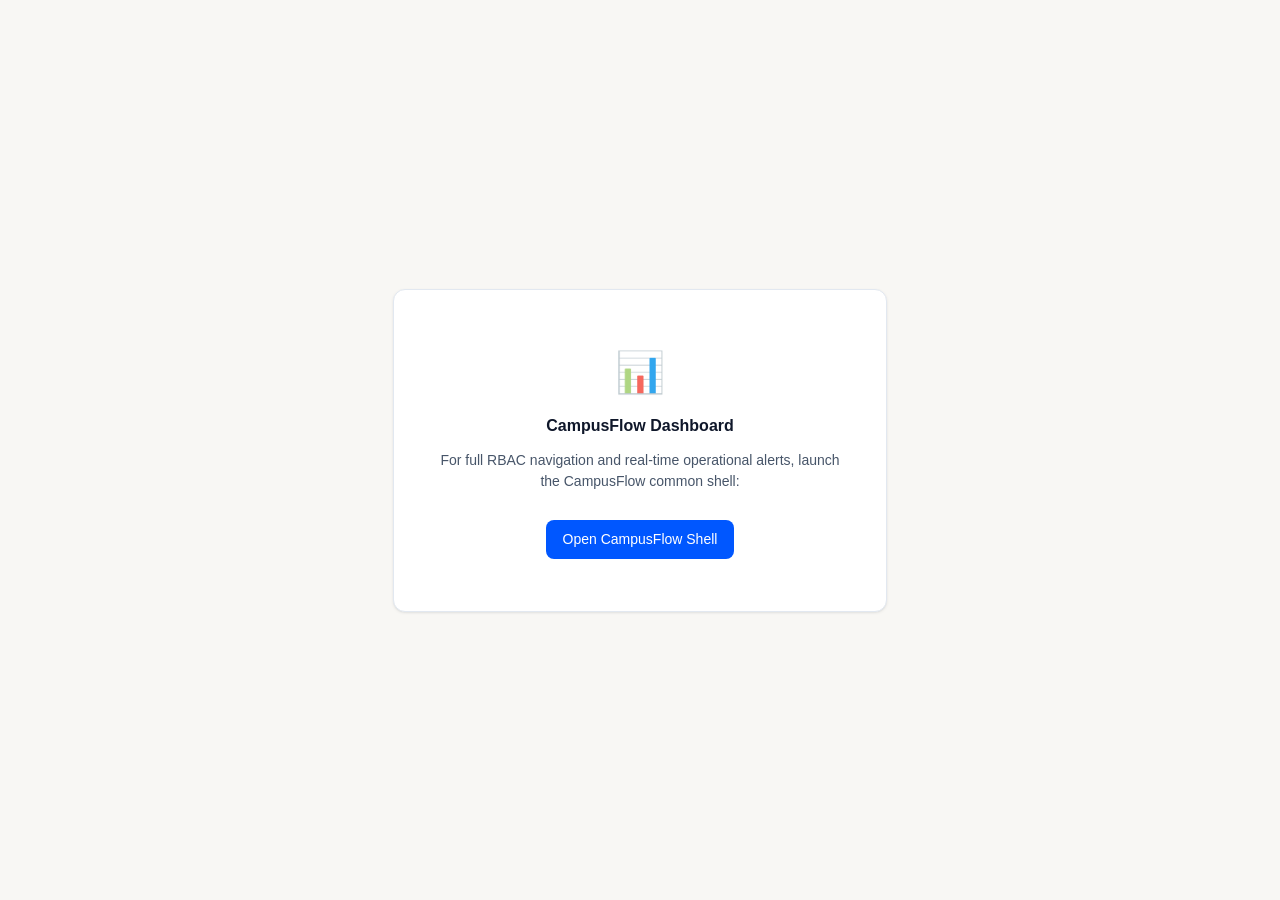
==== frontend/pages/dashboard.html @ 54a1ce2f "Initial commit: CampusFlow hackathon prototype (Phases 1-13 complete)" ====
<!DOCTYPE html>
<html lang="en" data-theme="light">
<head>
  <meta charset="UTF-8">
  <meta name="viewport" content="width=device-width, initial-scale=1.0">
  <title>CampusFlow — Dashboard</title>
  <link rel="stylesheet" href="../css/base.css">
  <link rel="stylesheet" href="../css/layout.css">
  <link rel="stylesheet" href="../css/components.css">
  <link rel="stylesheet" href="../css/responsive.css">
</head>
<body style="display: flex; align-items: center; justify-content: center; min-height: 100vh; padding: 16px;">
  <div class="card" style="max-width: 520px; text-align: center;">
    <div class="state-container">
      <div class="state-icon">📊</div>
      <div class="state-title">CampusFlow Dashboard</div>
      <div class="state-desc">For full RBAC navigation and real-time operational alerts, launch the CampusFlow common shell:</div>
      <div style="margin-top: 16px;">
        <a href="../index.html#dashboard" class="btn btn-primary">Open CampusFlow Shell</a>
      </div>
    </div>
  </div>
</body>
</html>
---- frontend/css/base.css ----
/* ==============================================================================
   CAMPUSFLOW MVP — BASE STYLES & RESET
   ============================================================================== */

@import url("variables.css");
@import url("themes.css");

*, *::before, *::after {
  box-sizing: border-box;
  margin: 0;
  padding: 0;
}

html {
  font-size: 16px;
  line-height: 1.5;
  -webkit-text-size-adjust: 100%;
  tab-size: 4;
}

body {
  font-family: var(--font-family-base);
  background-color: var(--background);
  color: var(--text);
  min-height: 100vh;
  display: flex;
  flex-direction: column;
  -webkit-font-smoothing: antialiased;
  -moz-osx-font-smoothing: grayscale;
  transition: background-color var(--transition-fast), color var(--transition-fast);
}

/* Accessible Focus States */
:focus-visible {
  outline: 2px solid var(--primary);
  outline-offset: 2px;
}

button:focus-visible, a:focus-visible, input:focus-visible, select:focus-visible {
  outline: 2px solid var(--primary);
  outline-offset: 2px;
}

/* Headings */
h1, h2, h3, h4, h5, h6 {
  color: var(--text);
  font-weight: var(--font-bold);
  line-height: 1.25;
}

h1 { font-size: var(--text-2xl); }
h2 { font-size: var(--text-xl); }
h3 { font-size: var(--text-lg); }
h4 { font-size: var(--text-base); }

p {
  color: var(--text-secondary);
  margin-bottom: var(--space-2);
}

a {
  color: var(--primary);
  text-decoration: none;
  transition: color var(--transition-fast);
}

a:hover {
  color: var(--primary-hover);
  text-decoration: underline;
}

button {
  font-family: inherit;
  font-size: var(--text-sm);
  cursor: pointer;
  border: none;
  background: none;
}

ul, ol {
  list-style: none;
}

img, svg {
  display: block;
  max-width: 100%;
}

code, pre {
  font-family: var(--font-family-mono);
  font-size: var(--text-xs);
}

/* Utility classes */
.sr-only {
  position: absolute;
  width: 1px;
  height: 1px;
  padding: 0;
  margin: -1px;
  overflow: hidden;
  clip: rect(0, 0, 0, 0);
  white-space: nowrap;
  border-width: 0;
}

.text-center { text-align: center; }
.text-right { text-align: right; }
.text-muted { color: var(--text-muted); }
.text-bold { font-weight: var(--font-bold); }
.flex-spacer { flex: 1; }
---- frontend/css/layout.css ----
/* ==============================================================================
   CAMPUSFLOW MVP — COMMON SHELL LAYOUT
   Desktop & Mobile Grid/Flex Hierarchy
   ============================================================================== */

/* Master Application Shell Container */
.app-shell {
  display: flex;
  flex-direction: column;
  min-height: 100vh;
  width: 100%;
}

/* --------------------------------------------------------------------------
   1. TOP APPLICATION HEADER
   -------------------------------------------------------------------------- */
.app-header {
  height: var(--header-height);
  background-color: var(--surface);
  border-bottom: 1px solid var(--border);
  position: sticky;
  top: 0;
  z-index: var(--z-header);
  display: flex;
  align-items: center;
  justify-content: space-between;
  padding: 0 var(--space-4);
  box-shadow: var(--shadow-xs);
  transition: background-color var(--transition-fast), border-color var(--transition-fast);
}

.header-left {
  display: flex;
  align-items: center;
  gap: var(--space-3);
}

.header-right {
  display: flex;
  align-items: center;
  gap: var(--space-3);
}

/* Hamburger Toggle Button */
.btn-hamburger {
  display: inline-flex;
  align-items: center;
  justify-content: center;
  width: 40px;
  height: 40px;
  border-radius: var(--radius-md);
  color: var(--text);
  background: transparent;
  border: 1px solid transparent;
  transition: background-color var(--transition-fast);
}

.btn-hamburger:hover {
  background-color: var(--surface-hover);
}

.hamburger-icon {
  width: 20px;
  height: 20px;
  display: flex;
  flex-direction: column;
  justify-content: space-around;
}

.hamburger-icon span {
  display: block;
  height: 2px;
  width: 100%;
  background-color: var(--text);
  border-radius: var(--radius-full);
  transition: transform var(--transition-fast);
}

/* CampusFlow Brand Branding */
.brand-link {
  display: flex;
  align-items: center;
  gap: var(--space-2);
  text-decoration: none;
  color: var(--text);
}

.brand-link:hover {
  text-decoration: none;
}

.brand-logo-badge {
  width: 34px;
  height: 34px;
  border-radius: var(--radius-md);
  background: var(--primary);
  color: #FFFFFF;
  font-weight: var(--font-bold);
  font-size: var(--text-sm);
  display: flex;
  align-items: center;
  justify-content: center;
  box-shadow: 0 2px 4px rgba(0, 87, 255, 0.25);
}

.brand-name {
  font-size: var(--text-lg);
  font-weight: var(--font-bold);
  letter-spacing: -0.02em;
  color: var(--text);
}

.brand-tag {
  font-size: var(--text-xs);
  padding: 2px 6px;
  background-color: var(--primary-subtle);
  color: var(--primary-text);
  border-radius: var(--radius-full);
  font-weight: var(--font-semibold);
  margin-left: var(--space-1);
}

/* Dynamic Greeting Chip */
.greeting-chip {
  display: flex;
  align-items: center;
  gap: var(--space-2);
  font-size: var(--text-sm);
  color: var(--text-secondary);
  padding: var(--space-1) var(--space-2);
  border-radius: var(--radius-md);
}

.greeting-name {
  font-weight: var(--font-semibold);
  color: var(--text);
}

/* --------------------------------------------------------------------------
   2. INSTITUTION & CAMPUS NOTICE BOARD (MANDATORY: IMMEDIATELY BELOW HEADER)
   -------------------------------------------------------------------------- */
.notice-board-banner {
  background-color: var(--surface-elevated);
  border-bottom: 1px solid var(--border);
  padding: var(--space-2) var(--space-4);
  position: relative;
  z-index: var(--z-notice);
  box-shadow: var(--shadow-xs);
  transition: all var(--transition-fast);
}

.notice-board-container {
  max-width: var(--content-max-width);
  margin: 0 auto;
}

.notice-board-header {
  display: flex;
  align-items: center;
  justify-content: space-between;
  gap: var(--space-2);
}

.notice-board-title-group {
  display: flex;
  align-items: center;
  gap: var(--space-2);
  font-size: var(--text-sm);
  font-weight: var(--font-semibold);
  color: var(--text);
}

.notice-board-badge {
  display: inline-flex;
  align-items: center;
  gap: 4px;
  padding: 2px 8px;
  background-color: var(--warning-bg);
  border: 1px solid var(--warning-border);
  color: var(--warning-text);
  border-radius: var(--radius-full);
  font-size: var(--text-xs);
  font-weight: var(--font-bold);
}

.notice-board-controls {
  display: flex;
  align-items: center;
  gap: var(--space-2);
}

.btn-notice-toggle {
  background: transparent;
  color: var(--text-muted);
  font-size: var(--text-xs);
  padding: 4px 8px;
  border-radius: var(--radius-sm);
  display: inline-flex;
  align-items: center;
  gap: 4px;
  transition: all var(--transition-fast);
}

.btn-notice-toggle:hover {
  background-color: var(--surface-hover);
  color: var(--text);
}

.notice-carousel {
  margin-top: var(--space-2);
  display: flex;
  flex-direction: column;
  gap: var(--space-2);
}

.notice-item {
  display: flex;
  align-items: flex-start;
  justify-content: space-between;
  gap: var(--space-3);
  padding: var(--space-2) var(--space-3);
  background-color: var(--surface-hover);
  border: 1px solid var(--border);
  border-left: 3px solid var(--primary);
  border-radius: var(--radius-sm);
  font-size: var(--text-xs);
}

.notice-item.urgent {
  border-left-color: var(--error);
  background-color: var(--error-bg);
}

.notice-item.cancelled {
  border-left-color: var(--error);
}

.notice-item.room_changed, .notice-item.rescheduled {
  border-left-color: var(--warning);
}

.notice-content {
  flex: 1;
}

.notice-title {
  font-weight: var(--font-bold);
  color: var(--text);
  display: flex;
  align-items: center;
  gap: var(--space-2);
}

.notice-details {
  color: var(--text-secondary);
  margin-top: 2px;
}

.notice-meta {
  display: flex;
  align-items: center;
  gap: var(--space-2);
  white-space: nowrap;
  color: var(--text-muted);
  font-size: var(--text-xs);
}

/* --------------------------------------------------------------------------
   3. OFFLINE STATUS BANNER
   -------------------------------------------------------------------------- */
.offline-banner {
  background-color: #FEF3C7;
  color: #92400E;
  border-bottom: 1px solid #FCD34D;
  padding: var(--space-2) var(--space-4);
  font-size: var(--text-xs);
  font-weight: var(--font-medium);
  display: flex;
  align-items: center;
  justify-content: center;
  gap: var(--space-2);
  z-index: var(--z-notice);
}

[data-theme="dark"] .offline-banner {
  background-color: #78350F;
  color: #FEF3C7;
  border-color: #92400E;
}

/* --------------------------------------------------------------------------
   4. MAIN WORKSPACE WITH SIDEBAR & CONTENT VIEW
   -------------------------------------------------------------------------- */
.app-body {
  display: flex;
  flex: 1;
  position: relative;
  overflow: hidden;
}

/* Sidebar Navigation */
.app-sidebar {
  width: var(--sidebar-width);
  background-color: var(--surface);
  border-right: 1px solid var(--border);
  display: flex;
  flex-direction: column;
  transition: transform var(--transition-normal), width var(--transition-normal);
  z-index: var(--z-sidebar);
  flex-shrink: 0;
}

.sidebar-header {
  padding: var(--space-3) var(--space-4);
  border-bottom: 1px solid var(--border-subtle);
  display: flex;
  align-items: center;
  justify-content: space-between;
}

.sidebar-role-badge {
  font-size: var(--text-xs);
  font-weight: var(--font-semibold);
  padding: 3px 8px;
  border-radius: var(--radius-sm);
  background-color: var(--primary-subtle);
  color: var(--primary-text);
  display: inline-flex;
  align-items: center;
  gap: 4px;
}

.sidebar-nav {
  flex: 1;
  padding: var(--space-3) var(--space-2);
  overflow-y: auto;
}

.nav-section-title {
  font-size: 0.7rem;
  font-weight: var(--font-bold);
  text-transform: uppercase;
  letter-spacing: 0.05em;
  color: var(--text-muted);
  padding: var(--space-2) var(--space-3);
  margin-top: var(--space-2);
}

.nav-list {
  display: flex;
  flex-direction: column;
  gap: 2px;
}

.nav-link {
  display: flex;
  align-items: center;
  gap: var(--space-3);
  padding: var(--space-2) var(--space-3);
  border-radius: var(--radius-md);
  color: var(--text-secondary);
  font-size: var(--text-sm);
  font-weight: var(--font-medium);
  transition: background-color var(--transition-fast), color var(--transition-fast);
  text-decoration: none;
}

.nav-link:hover {
  background-color: var(--surface-hover);
  color: var(--text);
  text-decoration: none;
}

.nav-link.active {
  background-color: var(--primary-subtle);
  color: var(--primary);
  font-weight: var(--font-semibold);
}

.nav-link-icon {
  font-size: 1.1rem;
  width: 20px;
  display: inline-flex;
  align-items: center;
  justify-content: center;
}

.nav-link-badge {
  margin-left: auto;
  font-size: var(--text-xs);
  padding: 1px 6px;
  border-radius: var(--radius-full);
  background-color: var(--border);
  color: var(--text-secondary);
}

.nav-link.active .nav-link-badge {
  background-color: var(--primary);
  color: #FFFFFF;
}

.sidebar-footer {
  padding: var(--space-3) var(--space-4);
  border-top: 1px solid var(--border-subtle);
  font-size: var(--text-xs);
  color: var(--text-muted);
  display: flex;
  align-items: center;
  justify-content: space-between;
}

/* Sidebar Mobile Overlay */
.sidebar-overlay {
  display: none;
  position: fixed;
  top: 0;
  left: 0;
  right: 0;
  bottom: 0;
  background-color: rgba(15, 23, 42, 0.45);
  backdrop-filter: blur(2px);
  z-index: calc(var(--z-sidebar) - 1);
}

.sidebar-overlay.active {
  display: block;
}

/* Main Content Workspace */
.app-main {
  flex: 1;
  padding: var(--space-5);
  overflow-y: auto;
  max-width: var(--content-max-width);
  margin: 0 auto;
  width: 100%;
}

/* Application Footer */
.app-footer {
  padding: var(--space-4);
  text-align: center;
  font-size: var(--text-xs);
  color: var(--text-muted);
  border-top: 1px solid var(--border);
  background-color: var(--surface);
  margin-top: auto;
}
---- frontend/css/components.css ----
/* ==============================================================================
   CAMPUSFLOW MVP — CORE REUSABLE UI COMPONENTS
   ============================================================================== */

/* --------------------------------------------------------------------------
   1. BUTTONS
   -------------------------------------------------------------------------- */
.btn {
  display: inline-flex;
  align-items: center;
  justify-content: center;
  gap: var(--space-2);
  padding: 8px 16px;
  font-size: var(--text-sm);
  font-weight: var(--font-medium);
  border-radius: var(--radius-md);
  border: 1px solid transparent;
  cursor: pointer;
  transition: all var(--transition-fast);
  white-space: nowrap;
  user-select: none;
}

.btn:active {
  transform: scale(0.98);
}

.btn:disabled {
  opacity: 0.6;
  cursor: not-allowed;
  transform: none;
}

.btn-primary {
  background-color: var(--primary);
  color: #FFFFFF;
}

.btn-primary:hover:not(:disabled) {
  background-color: var(--primary-hover);
  color: #FFFFFF;
}

.btn-secondary {
  background-color: var(--surface);
  border-color: var(--border);
  color: var(--text);
}

.btn-secondary:hover:not(:disabled) {
  background-color: var(--surface-hover);
  border-color: var(--text-muted);
}

.btn-outline {
  background: transparent;
  border-color: var(--border);
  color: var(--text-secondary);
}

.btn-outline:hover:not(:disabled) {
  background-color: var(--surface-hover);
  color: var(--text);
}

.btn-danger {
  background-color: var(--error);
  color: #FFFFFF;
}

.btn-danger:hover:not(:disabled) {
  background-color: #B91C1C;
}

.btn-sm {
  padding: 4px 10px;
  font-size: var(--text-xs);
}

.btn-icon {
  width: 36px;
  height: 36px;
  padding: 0;
  border-radius: var(--radius-md);
  display: inline-flex;
  align-items: center;
  justify-content: center;
  color: var(--text-secondary);
}

.btn-icon:hover {
  background-color: var(--surface-hover);
  color: var(--text);
}

/* --------------------------------------------------------------------------
   2. NOTIFICATION BELL & DROPDOWN PANEL
   -------------------------------------------------------------------------- */
.notification-trigger-wrap {
  position: relative;
}

.btn-notification {
  position: relative;
  width: 38px;
  height: 38px;
  border-radius: var(--radius-md);
  border: 1px solid var(--border);
  background-color: var(--surface);
  color: var(--text-secondary);
  display: inline-flex;
  align-items: center;
  justify-content: center;
  cursor: pointer;
  transition: all var(--transition-fast);
}

.btn-notification:hover {
  background-color: var(--surface-hover);
  color: var(--text);
}

.notification-badge {
  position: absolute;
  top: -4px;
  right: -4px;
  background-color: var(--error);
  color: #FFFFFF;
  font-size: 10px;
  font-weight: var(--font-bold);
  min-width: 18px;
  height: 18px;
  border-radius: var(--radius-full);
  display: flex;
  align-items: center;
  justify-content: center;
  padding: 0 4px;
  border: 2px solid var(--surface);
}

.notification-badge.hidden {
  display: none;
}

/* Dropdown Panel */
.notification-panel {
  position: absolute;
  top: calc(100% + 8px);
  right: 0;
  width: 360px;
  max-width: 90vw;
  background-color: var(--surface-elevated);
  border: 1px solid var(--border);
  border-radius: var(--radius-lg);
  box-shadow: var(--shadow-dropdown);
  z-index: var(--z-overlay);
  display: none;
  flex-direction: column;
  overflow: hidden;
  animation: fadeIn var(--transition-fast);
}

.notification-panel.active {
  display: flex;
}

.notification-panel-header {
  padding: var(--space-3) var(--space-4);
  border-bottom: 1px solid var(--border);
  display: flex;
  align-items: center;
  justify-content: space-between;
}

.notification-panel-title {
  font-size: var(--text-sm);
  font-weight: var(--font-bold);
  color: var(--text);
  display: flex;
  align-items: center;
  gap: var(--space-2);
}

.notification-panel-body {
  max-height: 380px;
  overflow-y: auto;
}

.notification-panel-footer {
  padding: var(--space-2) var(--space-3);
  border-top: 1px solid var(--border);
  text-align: center;
  background-color: var(--surface);
}

.notification-item {
  padding: var(--space-3) var(--space-4);
  border-bottom: 1px solid var(--border-subtle);
  display: flex;
  flex-direction: column;
  gap: 4px;
  transition: background-color var(--transition-fast);
  cursor: pointer;
  position: relative;
}

.notification-item:hover {
  background-color: var(--surface-hover);
}

.notification-item.unread {
  background-color: var(--primary-subtle);
  border-left: 3px solid var(--primary);
}

.notification-item-header {
  display: flex;
  align-items: center;
  justify-content: space-between;
  gap: var(--space-2);
}

.notification-item-title {
  font-size: var(--text-xs);
  font-weight: var(--font-bold);
  color: var(--text);
}

.notification-item-time {
  font-size: 11px;
  color: var(--text-muted);
}

.notification-item-msg {
  font-size: var(--text-xs);
  color: var(--text-secondary);
  line-height: 1.4;
}

.notification-item-actions {
  display: flex;
  align-items: center;
  justify-content: flex-end;
  margin-top: 4px;
}

.btn-mark-read {
  font-size: 11px;
  color: var(--primary);
  background: transparent;
  padding: 2px 6px;
  border-radius: var(--radius-xs);
}

.btn-mark-read:hover {
  text-decoration: underline;
}

/* --------------------------------------------------------------------------
   3. ACCOUNT MENU & PROFILE CHIP
   -------------------------------------------------------------------------- */
.account-menu-wrap {
  position: relative;
}

.account-chip {
  display: flex;
  align-items: center;
  gap: var(--space-2);
  padding: 4px 8px 4px 4px;
  border: 1px solid var(--border);
  border-radius: var(--radius-full);
  background-color: var(--surface);
  cursor: pointer;
  transition: all var(--transition-fast);
}

.account-chip:hover {
  background-color: var(--surface-hover);
  border-color: var(--text-muted);
}

.account-avatar {
  width: 28px;
  height: 28px;
  border-radius: var(--radius-full);
  background-color: var(--primary);
  color: #FFFFFF;
  font-weight: var(--font-bold);
  font-size: 11px;
  display: flex;
  align-items: center;
  justify-content: center;
}

.account-chip-name {
  font-size: var(--text-xs);
  font-weight: var(--font-semibold);
  color: var(--text);
  max-width: 110px;
  overflow: hidden;
  text-overflow: ellipsis;
  white-space: nowrap;
}

/* Account Dropdown Panel */
.account-dropdown {
  position: absolute;
  top: calc(100% + 8px);
  right: 0;
  width: 260px;
  background-color: var(--surface-elevated);
  border: 1px solid var(--border);
  border-radius: var(--radius-lg);
  box-shadow: var(--shadow-dropdown);
  z-index: var(--z-overlay);
  display: none;
  flex-direction: column;
  padding: var(--space-3);
  animation: fadeIn var(--transition-fast);
}

.account-dropdown.active {
  display: flex;
}

.account-info-header {
  padding-bottom: var(--space-2);
  border-bottom: 1px solid var(--border-subtle);
  margin-bottom: var(--space-2);
}

.account-info-name {
  font-weight: var(--font-bold);
  font-size: var(--text-sm);
  color: var(--text);
}

.account-info-email {
  font-size: var(--text-xs);
  color: var(--text-muted);
  word-break: break-all;
}

.account-info-meta {
  margin-top: 6px;
  display: flex;
  align-items: center;
  gap: 6px;
}

.account-dropdown-menu {
  display: flex;
  flex-direction: column;
  gap: 2px;
}

.account-dropdown-item {
  display: flex;
  align-items: center;
  gap: var(--space-2);
  padding: 8px var(--space-2);
  border-radius: var(--radius-md);
  font-size: var(--text-xs);
  color: var(--text-secondary);
  cursor: pointer;
  transition: all var(--transition-fast);
  text-decoration: none;
}

.account-dropdown-item:hover {
  background-color: var(--surface-hover);
  color: var(--text);
}

.account-dropdown-item.danger {
  color: var(--error);
}

.account-dropdown-item.danger:hover {
  background-color: var(--error-bg);
}

/* --------------------------------------------------------------------------
   4. THEME TOGGLE BUTTON
   -------------------------------------------------------------------------- */
.btn-theme-toggle {
  width: 38px;
  height: 38px;
  border-radius: var(--radius-md);
  border: 1px solid var(--border);
  background-color: var(--surface);
  color: var(--text-secondary);
  display: inline-flex;
  align-items: center;
  justify-content: center;
  cursor: pointer;
  font-size: 1.1rem;
  transition: all var(--transition-fast);
}

.btn-theme-toggle:hover {
  background-color: var(--surface-hover);
  color: var(--text);
}

/* --------------------------------------------------------------------------
   5. CARDS & CONTAINERS
   -------------------------------------------------------------------------- */
.card {
  background-color: var(--surface);
  border: 1px solid var(--border);
  border-radius: var(--radius-lg);
  padding: var(--space-5);
  box-shadow: var(--shadow-sm);
  display: flex;
  flex-direction: column;
  gap: var(--space-3);
  transition: all var(--transition-fast);
}

.card:hover {
  box-shadow: var(--shadow-md);
}

.card-header {
  display: flex;
  align-items: center;
  justify-content: space-between;
  border-bottom: 1px solid var(--border-subtle);
  padding-bottom: var(--space-3);
}

.card-title {
  font-size: var(--text-base);
  font-weight: var(--font-bold);
  color: var(--text);
}

.card-subtitle {
  font-size: var(--text-xs);
  color: var(--text-secondary);
  margin-top: 2px;
}

/* --------------------------------------------------------------------------
   6. SEMANTIC STATUS BADGES (Icon + Text, Not Color Alone)
   -------------------------------------------------------------------------- */
.status-badge {
  display: inline-flex;
  align-items: center;
  gap: 4px;
  padding: 3px 8px;
  border-radius: var(--radius-full);
  font-size: var(--text-xs);
  font-weight: var(--font-semibold);
  line-height: 1;
}

.status-badge.approved, .status-badge.success {
  background-color: var(--success-bg);
  border: 1px solid var(--success-border);
  color: var(--success-text);
}

.status-badge.rejected, .status-badge.error {
  background-color: var(--error-bg);
  border: 1px solid var(--error-border);
  color: var(--error-text);
}

.status-badge.pending, .status-badge.warning {
  background-color: var(--warning-bg);
  border: 1px solid var(--warning-border);
  color: var(--warning-text);
}

.status-badge.info {
  background-color: var(--info-bg);
  border: 1px solid var(--info-border);
  color: var(--info-text);
}

/* --------------------------------------------------------------------------
   7. QUICK ACTION PILLS & TILES
   -------------------------------------------------------------------------- */
.quick-actions-grid {
  display: grid;
  grid-template-columns: repeat(auto-fit, minmax(180px, 1fr));
  gap: var(--space-3);
  margin-top: var(--space-2);
}

.quick-action-card {
  background-color: var(--surface);
  border: 1px solid var(--border);
  border-radius: var(--radius-md);
  padding: var(--space-3) var(--space-4);
  display: flex;
  align-items: center;
  gap: var(--space-3);
  text-decoration: none;
  color: var(--text);
  transition: all var(--transition-fast);
  cursor: pointer;
}

.quick-action-card:hover {
  background-color: var(--surface-hover);
  border-color: var(--primary);
  transform: translateY(-2px);
  box-shadow: var(--shadow-sm);
  text-decoration: none;
}

.quick-action-icon {
  width: 40px;
  height: 40px;
  border-radius: var(--radius-md);
  background-color: var(--primary-subtle);
  color: var(--primary);
  display: flex;
  align-items: center;
  justify-content: center;
  font-size: 1.25rem;
  flex-shrink: 0;
}

.quick-action-title {
  font-size: var(--text-sm);
  font-weight: var(--font-semibold);
  color: var(--text);
}

.quick-action-desc {
  font-size: var(--text-xs);
  color: var(--text-secondary);
}

/* --------------------------------------------------------------------------
   8. REUSABLE UI STATES (Loading, Empty, Error, Placeholder)
   -------------------------------------------------------------------------- */
.state-container {
  display: flex;
  flex-direction: column;
  align-items: center;
  justify-content: center;
  padding: var(--space-8) var(--space-4);
  text-align: center;
  gap: var(--space-3);
}

.state-icon {
  font-size: 2.5rem;
  opacity: 0.8;
}

.state-title {
  font-size: var(--text-base);
  font-weight: var(--font-bold);
  color: var(--text);
}

.state-desc {
  font-size: var(--text-sm);
  color: var(--text-secondary);
  max-width: 420px;
}

/* Loading Spinner */
.spinner {
  width: 24px;
  height: 24px;
  border: 3px solid var(--border);
  border-top-color: var(--primary);
  border-radius: 50%;
  animation: spin 0.8s linear infinite;
}

@keyframes spin {
  to { transform: rotate(360deg); }
}

@keyframes fadeIn {
  from { opacity: 0; transform: translateY(-4px); }
  to { opacity: 1; transform: translateY(0); }
}

/* --------------------------------------------------------------------------
   9. TOAST NOTIFICATIONS
   -------------------------------------------------------------------------- */
.toast-container {
  position: fixed;
  bottom: var(--space-6);
  right: var(--space-6);
  z-index: var(--z-toast);
  display: flex;
  flex-direction: column;
  gap: var(--space-2);
  pointer-events: none;
}

.toast {
  pointer-events: auto;
  background-color: var(--surface-elevated);
  color: var(--text);
  border: 1px solid var(--border);
  border-left: 4px solid var(--primary);
  border-radius: var(--radius-md);
  padding: var(--space-3) var(--space-4);
  box-shadow: var(--shadow-lg);
  display: flex;
  align-items: center;
  gap: var(--space-3);
  min-width: 280px;
  max-width: 400px;
  font-size: var(--text-xs);
  animation: fadeIn var(--transition-fast);
}

.toast.success { border-left-color: var(--success); }
.toast.error { border-left-color: var(--error); }
.toast.warning { border-left-color: var(--warning); }
.toast.info { border-left-color: var(--info); }

/* --------------------------------------------------------------------------
   10. MODAL DIALOGS & DRAWERS
   -------------------------------------------------------------------------- */
.modal-backdrop {
  position: fixed;
  top: 0;
  left: 0;
  right: 0;
  bottom: 0;
  background-color: rgba(15, 23, 42, 0.55);
  backdrop-filter: blur(3px);
  z-index: var(--z-modal);
  display: flex;
  align-items: center;
  justify-content: center;
  padding: var(--space-4);
  animation: fadeIn var(--transition-fast);
}

.modal-dialog {
  background-color: var(--surface);
  border: 1px solid var(--border);
  border-radius: var(--radius-xl);
  width: 100%;
  max-width: 540px;
  max-height: 90vh;
  display: flex;
  flex-direction: column;
  box-shadow: var(--shadow-dropdown);
  overflow: hidden;
}

.modal-header {
  padding: var(--space-4) var(--space-5);
  border-bottom: 1px solid var(--border-subtle);
  display: flex;
  align-items: center;
  justify-content: space-between;
}

.modal-title {
  font-size: var(--text-base);
  font-weight: var(--font-bold);
  color: var(--text);
  display: flex;
  align-items: center;
  gap: var(--space-2);
}

.modal-body {
  padding: var(--space-5);
  overflow-y: auto;
}

.modal-footer {
  padding: var(--space-3) var(--space-5);
  border-top: 1px solid var(--border-subtle);
  background-color: var(--surface-hover);
  display: flex;
  align-items: center;
  justify-content: flex-end;
  gap: var(--space-2);
}

/* --------------------------------------------------------------------------
   11. FILTER TABS & PILLS
   -------------------------------------------------------------------------- */
.filter-tabs {
  display: flex;
  align-items: center;
  gap: 6px;
  overflow-x: auto;
  padding-bottom: 4px;
  -webkit-overflow-scrolling: touch;
}

.filter-tab {
  padding: 6px 14px;
  border-radius: var(--radius-full);
  border: 1px solid var(--border);
  background-color: var(--surface);
  font-size: var(--text-xs);
  font-weight: var(--font-medium);
  color: var(--text-secondary);
  cursor: pointer;
  white-space: nowrap;
  transition: all var(--transition-fast);
}

.filter-tab:hover {
  background-color: var(--surface-hover);
  color: var(--text);
}

.filter-tab.active {
  background-color: var(--primary);
  border-color: var(--primary);
  color: #FFFFFF;
  font-weight: var(--font-semibold);
}

/* --------------------------------------------------------------------------
   12. ONE-TIME QR PASS CARD
   -------------------------------------------------------------------------- */
.qr-pass-card {
  background: var(--surface);
  border: 2px solid var(--primary);
  border-radius: var(--radius-xl);
  padding: var(--space-6);
  display: flex;
  flex-direction: column;
  align-items: center;
  text-align: center;
  gap: var(--space-3);
  max-width: 380px;
  margin: 0 auto;
  box-shadow: var(--shadow-md);
}

.qr-code-img {
  width: 200px;
  height: 200px;
  border: 4px solid #FFFFFF;
  border-radius: var(--radius-lg);
  box-shadow: var(--shadow-sm);
  background-color: #FFFFFF;
}

.qr-instructions-banner {
  background-color: var(--primary-subtle);
  color: var(--primary-text);
  border-radius: var(--radius-md);
  padding: 8px 12px;
  font-size: var(--text-xs);
  font-weight: var(--font-semibold);
  width: 100%;
}

.qr-used-badge {
  background-color: var(--error-bg);
  color: var(--error);
  border: 1px solid var(--error-border);
  padding: 10px 16px;
  border-radius: var(--radius-md);
  font-weight: var(--font-bold);
  font-size: var(--text-sm);
  display: flex;
  align-items: center;
  gap: 8px;
}

/* --------------------------------------------------------------------------
   13. STEPPER WIZARD (HELP-A-FRIEND)
   -------------------------------------------------------------------------- */
.stepper-nav {
  display: flex;
  align-items: center;
  justify-content: space-between;
  margin-bottom: var(--space-5);
  position: relative;
}

.stepper-nav::before {
  content: "";
  position: absolute;
  top: 14px;
  left: 24px;
  right: 24px;
  height: 2px;
  background-color: var(--border);
  z-index: 1;
}

.step-item {
  position: relative;
  z-index: 2;
  display: flex;
  flex-direction: column;
  align-items: center;
  gap: 6px;
  background-color: var(--surface);
  padding: 0 8px;
}

.step-number {
  width: 30px;
  height: 30px;
  border-radius: var(--radius-full);
  background-color: var(--surface-hover);
  border: 2px solid var(--border);
  color: var(--text-muted);
  font-size: var(--text-xs);
  font-weight: var(--font-bold);
  display: flex;
  align-items: center;
  justify-content: center;
  transition: all var(--transition-fast);
}

.step-item.active .step-number {
  background-color: var(--primary);
  border-color: var(--primary);
  color: #FFFFFF;
}

.step-item.completed .step-number {
  background-color: var(--success);
  border-color: var(--success);
  color: #FFFFFF;
}

.step-label {
  font-size: 11px;
  font-weight: var(--font-semibold);
  color: var(--text-muted);
}

.step-item.active .step-label {
  color: var(--text);
  font-weight: var(--font-bold);
}

/* --------------------------------------------------------------------------
   14. STAR RATING COMPONENT
   -------------------------------------------------------------------------- */
.star-rating {
  display: inline-flex;
  gap: 6px;
}

.star-btn {
  font-size: 1.5rem;
  background: none;
  border: none;
  cursor: pointer;
  color: var(--border);
  transition: color var(--transition-fast);
  padding: 2px;
}

.star-btn.active, .star-btn:hover {
  color: #F59E0B;
}

/* --------------------------------------------------------------------------
   15. PROGRESS BAR
   -------------------------------------------------------------------------- */
.progress-bar-wrap {
  width: 100%;
  height: 8px;
  background-color: var(--surface-hover);
  border-radius: var(--radius-full);
  overflow: hidden;
  border: 1px solid var(--border);
}

.progress-bar-fill {
  height: 100%;
  border-radius: var(--radius-full);
  background-color: var(--primary);
  transition: width 0.4s ease;
}

.progress-bar-fill.success { background-color: var(--success); }
.progress-bar-fill.warning { background-color: var(--warning); }
.progress-bar-fill.danger { background-color: var(--error); }

/* --------------------------------------------------------------------------
   16. ATTENDANCE RADIO TOGGLE GROUP & LIFECYCLE STEPPER
   -------------------------------------------------------------------------- */
.attendance-btn-group {
  display: inline-flex;
  border: 1px solid var(--border);
  border-radius: var(--radius-md);
  overflow: hidden;
  background-color: var(--surface);
}

.attendance-radio-lbl {
  cursor: pointer;
  padding: 6px 14px;
  font-size: var(--text-xs);
  font-weight: var(--font-bold);
  min-height: 44px;
  display: inline-flex;
  align-items: center;
  gap: 6px;
  transition: all var(--transition-fast);
  color: var(--text-secondary);
  user-select: none;
}

.attendance-radio-lbl:hover {
  background-color: var(--surface-hover);
  color: var(--text);
}

.attendance-radio-lbl.selected-present {
  background-color: rgba(16, 185, 129, 0.15);
  color: var(--success);
}

.attendance-radio-lbl.selected-late {
  background-color: rgba(245, 158, 11, 0.15);
  color: var(--warning);
}

.attendance-radio-lbl.selected-absent {
  background-color: rgba(239, 68, 68, 0.15);
  color: var(--error);
}

.lifecycle-stepper {
  display: flex;
  align-items: center;
  justify-content: space-between;
  position: relative;
  margin-bottom: var(--space-5);
  padding: 0 10px;
}

.lifecycle-stepper::before {
  content: "";
  position: absolute;
  top: 15px;
  left: 28px;
  right: 28px;
  height: 2px;
  background-color: var(--border);
  z-index: 1;
}

.step-item.rejected .step-number {
  background-color: var(--error);
  border-color: var(--error);
  color: #FFFFFF;
}
---- frontend/css/responsive.css ----
/* ==============================================================================
   CAMPUSFLOW MVP — RESPONSIVE ADAPTATIONS
   360px (Mobile), 768px (Tablet), 1024px+ (Desktop)
   ============================================================================== */

/* Desktop Specifics (>= 1024px) */
@media (min-width: 1024px) {
  .btn-hamburger {
    display: none; /* Persistent visible sidebar on wide desktop screens */
  }
}

/* Tablet & Mobile Screens (< 1024px) */
@media (max-width: 1023px) {
  .app-sidebar {
    position: fixed;
    top: var(--header-height);
    bottom: 0;
    left: 0;
    transform: translateX(-100%);
    box-shadow: var(--shadow-lg);
    z-index: var(--z-sidebar);
  }

  .app-sidebar.open {
    transform: translateX(0);
  }

  .app-main {
    padding: var(--space-4);
  }
}

/* Small Mobile Screens (360px - 600px) */
@media (max-width: 600px) {
  :root {
    --header-height: 56px;
  }

  .app-header {
    padding: 0 var(--space-2);
  }

  .brand-name {
    font-size: var(--text-base);
  }

  .brand-tag {
    display: none; /* Hide 'Phase 7' badge on tiny screens to save space */
  }

  .greeting-chip {
    display: none; /* Greeting moves into notice/dashboard on small mobile */
  }

  .account-chip-name {
    display: none; /* Only avatar shown in header on mobile */
  }

  .notice-board-banner {
    padding: var(--space-2);
  }

  .notice-item {
    flex-direction: column;
    gap: var(--space-1);
  }

  .notice-meta {
    width: 100%;
    justify-content: flex-end;
  }

  .app-main {
    padding: var(--space-3);
  }

  .login-card {
    margin: var(--space-3) auto;
    padding: var(--space-4);
    box-shadow: none;
    border-radius: var(--radius-lg);
  }

  .demo-chips-grid {
    grid-template-columns: 1fr;
  }

  .toast-container {
    left: var(--space-3);
    right: var(--space-3);
    bottom: var(--space-3);
  }

  .toast {
    max-width: 100%;
    min-width: unset;
  }
}
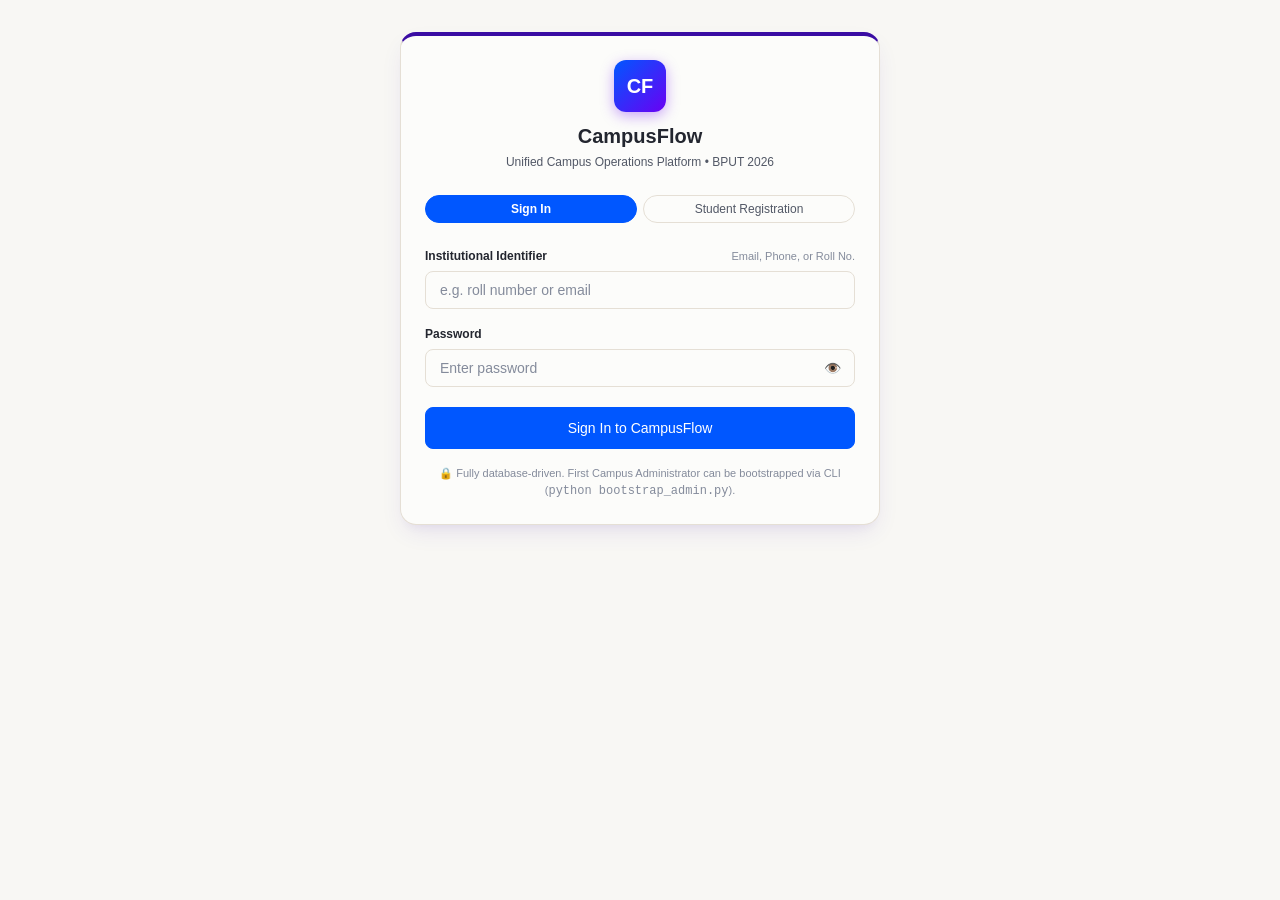
==== commit 58c37990: "feat: restrict gate pass to hostelers, integrate Twilio Verify OTP, add targeted notices, and harden" ====
--- a/frontend/pages/dashboard.html
+++ b/frontend/pages/dashboard.html
@@ -8,6 +8,7 @@
   <link rel="stylesheet" href="../css/layout.css">
   <link rel="stylesheet" href="../css/components.css">
   <link rel="stylesheet" href="../css/responsive.css">
+  <script>window.location.replace("../index.html#dashboard");</script>
 </head>
 <body style="display: flex; align-items: center; justify-content: center; min-height: 100vh; padding: 16px;">
   <div class="card" style="max-width: 520px; text-align: center;">
--- a/frontend/css/layout.css
+++ b/frontend/css/layout.css
@@ -17,7 +17,7 @@
 .app-header {
   height: var(--header-height);
   background-color: var(--surface);
-  border-bottom: 1px solid var(--border);
+  border-bottom: 2px solid #E5DCF5;
   position: sticky;
   top: 0;
   z-index: var(--z-header);
@@ -25,7 +25,7 @@
   align-items: center;
   justify-content: space-between;
   padding: 0 var(--space-4);
-  box-shadow: var(--shadow-xs);
+  box-shadow: 0 2px 10px rgba(58, 12, 163, 0.05);
   transition: background-color var(--transition-fast), border-color var(--transition-fast);
 }
 
@@ -93,14 +93,14 @@
   width: 34px;
   height: 34px;
   border-radius: var(--radius-md);
-  background: var(--primary);
+  background: linear-gradient(135deg, var(--color-signal-blue) 0%, var(--color-ultra-violet) 100%);
   color: #FFFFFF;
   font-weight: var(--font-bold);
   font-size: var(--text-sm);
   display: flex;
   align-items: center;
   justify-content: center;
-  box-shadow: 0 2px 4px rgba(0, 87, 255, 0.25);
+  box-shadow: 0 2px 8px rgba(106, 0, 244, 0.35);
 }
 
 .brand-name {
@@ -113,11 +113,16 @@
 .brand-tag {
   font-size: var(--text-xs);
   padding: 2px 6px;
-  background-color: var(--primary-subtle);
-  color: var(--primary-text);
+  background-color: rgba(106, 0, 244, 0.1);
+  color: var(--color-ultra-violet);
   border-radius: var(--radius-full);
   font-weight: var(--font-semibold);
   margin-left: var(--space-1);
+}
+
+[data-theme="dark"] .brand-tag {
+  background-color: rgba(182, 255, 46, 0.14);
+  color: var(--color-lime-spark);
 }
 
 /* Dynamic Greeting Chip */
@@ -140,12 +145,13 @@
    2. INSTITUTION & CAMPUS NOTICE BOARD (MANDATORY: IMMEDIATELY BELOW HEADER)
    -------------------------------------------------------------------------- */
 .notice-board-banner {
-  background-color: var(--surface-elevated);
-  border-bottom: 1px solid var(--border);
+  background: linear-gradient(90deg, #1A1329 0%, var(--color-graphite) 100%);
+  border-bottom: 2px solid rgba(106, 0, 244, 0.3);
   padding: var(--space-2) var(--space-4);
   position: relative;
   z-index: var(--z-notice);
-  box-shadow: var(--shadow-xs);
+  box-shadow: var(--shadow-sm);
+  color: var(--color-porcelain);
   transition: all var(--transition-fast);
 }
 
@@ -167,20 +173,21 @@
   gap: var(--space-2);
   font-size: var(--text-sm);
   font-weight: var(--font-semibold);
-  color: var(--text);
+  color: var(--color-porcelain);
 }
 
 .notice-board-badge {
   display: inline-flex;
   align-items: center;
   gap: 4px;
-  padding: 2px 8px;
-  background-color: var(--warning-bg);
-  border: 1px solid var(--warning-border);
-  color: var(--warning-text);
+  padding: 3px 10px;
+  background-color: var(--color-butter-yellow);
+  border: 1px solid #E8DB5B;
+  color: var(--color-graphite);
   border-radius: var(--radius-full);
   font-size: var(--text-xs);
   font-weight: var(--font-bold);
+  box-shadow: 0 1px 3px rgba(0, 0, 0, 0.15);
 }
 
 .notice-board-controls {
@@ -190,10 +197,12 @@
 }
 
 .btn-notice-toggle {
-  background: transparent;
-  color: var(--text-muted);
-  font-size: var(--text-xs);
-  padding: 4px 8px;
+  background: rgba(255, 255, 255, 0.08);
+  border: 1px solid rgba(255, 255, 255, 0.15);
+  color: var(--color-porcelain);
+  font-size: var(--text-xs);
+  font-weight: var(--font-medium);
+  padding: 4px 10px;
   border-radius: var(--radius-sm);
   display: inline-flex;
   align-items: center;
@@ -202,8 +211,8 @@
 }
 
 .btn-notice-toggle:hover {
-  background-color: var(--surface-hover);
-  color: var(--text);
+  background-color: rgba(255, 255, 255, 0.18);
+  color: #FFFFFF;
 }
 
 .notice-carousel {
@@ -219,24 +228,32 @@
   justify-content: space-between;
   gap: var(--space-3);
   padding: var(--space-2) var(--space-3);
-  background-color: var(--surface-hover);
-  border: 1px solid var(--border);
-  border-left: 3px solid var(--primary);
+  background-color: rgba(255, 255, 255, 0.06);
+  border: 1px solid rgba(255, 255, 255, 0.1);
+  border-left: 4px solid var(--color-signal-blue);
   border-radius: var(--radius-sm);
   font-size: var(--text-xs);
+  color: var(--color-porcelain);
 }
 
 .notice-item.urgent {
-  border-left-color: var(--error);
-  background-color: var(--error-bg);
+  border-left-color: var(--color-dragonfruit);
+  background-color: rgba(255, 70, 150, 0.12);
 }
 
 .notice-item.cancelled {
-  border-left-color: var(--error);
+  border-left-color: var(--color-dragonfruit);
+  background-color: rgba(255, 70, 150, 0.08);
 }
 
 .notice-item.room_changed, .notice-item.rescheduled {
-  border-left-color: var(--warning);
+  border-left-color: var(--color-butter-yellow);
+  background-color: rgba(255, 242, 117, 0.08);
+}
+
+.notice-item.info, .notice-item.switched {
+  border-left-color: var(--color-ultra-violet);
+  background-color: rgba(106, 0, 244, 0.08);
 }
 
 .notice-content {
@@ -245,14 +262,14 @@
 
 .notice-title {
   font-weight: var(--font-bold);
-  color: var(--text);
+  color: #FFFFFF;
   display: flex;
   align-items: center;
   gap: var(--space-2);
 }
 
 .notice-details {
-  color: var(--text-secondary);
+  color: #D1D5E0;
   margin-top: 2px;
 }
 
@@ -261,7 +278,7 @@
   align-items: center;
   gap: var(--space-2);
   white-space: nowrap;
-  color: var(--text-muted);
+  color: #A3A8B8;
   font-size: var(--text-xs);
 }
 
@@ -298,21 +315,24 @@
   overflow: hidden;
 }
 
-/* Sidebar Navigation */
+/* Sidebar Navigation (Graphite #23262F & Night Violet #1E1033) */
 .app-sidebar {
   width: var(--sidebar-width);
-  background-color: var(--surface);
-  border-right: 1px solid var(--border);
+  background-color: var(--sidebar-bg);
+  border-right: 1px solid var(--sidebar-border);
+  color: var(--sidebar-text);
   display: flex;
   flex-direction: column;
   transition: transform var(--transition-normal), width var(--transition-normal);
   z-index: var(--z-sidebar);
   flex-shrink: 0;
+  box-shadow: 2px 0 12px rgba(0, 0, 0, 0.15);
 }
 
 .sidebar-header {
   padding: var(--space-3) var(--space-4);
-  border-bottom: 1px solid var(--border-subtle);
+  background-color: var(--sidebar-header-bg);
+  border-bottom: 1px solid var(--sidebar-border);
   display: flex;
   align-items: center;
   justify-content: space-between;
@@ -320,14 +340,15 @@
 
 .sidebar-role-badge {
   font-size: var(--text-xs);
-  font-weight: var(--font-semibold);
-  padding: 3px 8px;
+  font-weight: var(--font-bold);
+  padding: 3px 9px;
   border-radius: var(--radius-sm);
-  background-color: var(--primary-subtle);
-  color: var(--primary-text);
+  background-color: var(--color-lime-spark);
+  color: var(--color-graphite);
   display: inline-flex;
   align-items: center;
   gap: 4px;
+  box-shadow: 0 0 10px rgba(182, 255, 46, 0.35);
 }
 
 .sidebar-nav {
@@ -340,8 +361,8 @@
   font-size: 0.7rem;
   font-weight: var(--font-bold);
   text-transform: uppercase;
-  letter-spacing: 0.05em;
-  color: var(--text-muted);
+  letter-spacing: 0.06em;
+  color: var(--sidebar-text-muted);
   padding: var(--space-2) var(--space-3);
   margin-top: var(--space-2);
 }
@@ -356,25 +377,27 @@
   display: flex;
   align-items: center;
   gap: var(--space-3);
-  padding: var(--space-2) var(--space-3);
+  padding: 9px var(--space-3);
   border-radius: var(--radius-md);
-  color: var(--text-secondary);
+  color: var(--sidebar-text-muted);
   font-size: var(--text-sm);
   font-weight: var(--font-medium);
-  transition: background-color var(--transition-fast), color var(--transition-fast);
+  transition: all var(--transition-fast);
   text-decoration: none;
 }
 
 .nav-link:hover {
-  background-color: var(--surface-hover);
-  color: var(--text);
+  background-color: var(--sidebar-hover);
+  color: #FFFFFF;
   text-decoration: none;
+  transform: translateX(2px);
 }
 
 .nav-link.active {
-  background-color: var(--primary-subtle);
-  color: var(--primary);
+  background: var(--sidebar-active-bg);
+  color: #FFFFFF;
   font-weight: var(--font-semibold);
+  box-shadow: 0 4px 12px rgba(106, 0, 244, 0.35);
 }
 
 .nav-link-icon {
@@ -388,22 +411,23 @@
 .nav-link-badge {
   margin-left: auto;
   font-size: var(--text-xs);
-  padding: 1px 6px;
+  padding: 2px 7px;
   border-radius: var(--radius-full);
-  background-color: var(--border);
-  color: var(--text-secondary);
+  background-color: rgba(255, 255, 255, 0.12);
+  color: var(--sidebar-text);
 }
 
 .nav-link.active .nav-link-badge {
-  background-color: var(--primary);
+  background-color: rgba(255, 255, 255, 0.25);
   color: #FFFFFF;
 }
 
 .sidebar-footer {
   padding: var(--space-3) var(--space-4);
-  border-top: 1px solid var(--border-subtle);
-  font-size: var(--text-xs);
-  color: var(--text-muted);
+  background-color: var(--sidebar-header-bg);
+  border-top: 1px solid var(--sidebar-border);
+  font-size: var(--text-xs);
+  color: var(--sidebar-text-muted);
   display: flex;
   align-items: center;
   justify-content: space-between;
--- a/frontend/css/components.css
+++ b/frontend/css/components.css
@@ -32,24 +32,81 @@
 }
 
 .btn-primary {
-  background-color: var(--primary);
+  background-color: var(--color-signal-blue);
+  border-color: var(--color-signal-blue);
   color: #FFFFFF;
 }
 
 .btn-primary:hover:not(:disabled) {
-  background-color: var(--primary-hover);
-  color: #FFFFFF;
-}
-
-.btn-secondary {
-  background-color: var(--surface);
-  border-color: var(--border);
-  color: var(--text);
-}
-
-.btn-secondary:hover:not(:disabled) {
-  background-color: var(--surface-hover);
-  border-color: var(--text-muted);
+  background-color: #0045CC;
+  border-color: #0045CC;
+  color: #FFFFFF;
+}
+
+.btn-secondary, .btn-submit {
+  background-color: var(--color-ultra-violet);
+  border-color: var(--color-ultra-violet);
+  color: #FFFFFF;
+}
+
+.btn-secondary:hover:not(:disabled), .btn-submit:hover:not(:disabled) {
+  background-color: #5500C7;
+  border-color: #5500C7;
+  color: #FFFFFF;
+}
+
+.btn-success, .btn-verify, .btn-approve {
+  background-color: var(--color-emerald-ink);
+  border-color: var(--color-emerald-ink);
+  color: #FFFFFF;
+  font-weight: var(--font-semibold);
+}
+
+.btn-success:hover:not(:disabled), .btn-verify:hover:not(:disabled), .btn-approve:hover:not(:disabled) {
+  background-color: #04382A;
+  border-color: #04382A;
+  color: #FFFFFF;
+}
+
+.btn-urgent {
+  background-color: var(--color-dragonfruit);
+  border-color: var(--color-dragonfruit);
+  color: #FFFFFF;
+  font-weight: var(--font-bold);
+  box-shadow: 0 2px 8px rgba(255, 70, 150, 0.35);
+}
+
+.btn-urgent:hover:not(:disabled) {
+  background-color: #E03280;
+  border-color: #E03280;
+  color: #FFFFFF;
+}
+
+.btn-attention {
+  background-color: var(--color-butter-yellow);
+  border-color: #E8DB5B;
+  color: var(--color-graphite);
+  font-weight: var(--font-bold);
+}
+
+.btn-attention:hover:not(:disabled) {
+  background-color: #F7E952;
+  border-color: #D6C83B;
+  color: var(--color-graphite);
+}
+
+.btn-live {
+  background-color: var(--color-lime-spark);
+  border-color: #9FE814;
+  color: var(--color-graphite);
+  font-weight: var(--font-bold);
+  box-shadow: 0 0 10px rgba(182, 255, 46, 0.4);
+}
+
+.btn-live:hover:not(:disabled) {
+  background-color: #A3EE12;
+  border-color: #8FD40B;
+  color: var(--color-graphite);
 }
 
 .btn-outline {
@@ -61,6 +118,17 @@
 .btn-outline:hover:not(:disabled) {
   background-color: var(--surface-hover);
   color: var(--text);
+}
+
+.btn-outline-secondary {
+  background: transparent;
+  border-color: var(--color-ultra-violet);
+  color: var(--color-ultra-violet);
+}
+
+.btn-outline-secondary:hover:not(:disabled) {
+  background-color: rgba(106, 0, 244, 0.1);
+  color: var(--color-ultra-violet);
 }
 
 .btn-danger {
@@ -209,8 +277,43 @@
 }
 
 .notification-item.unread {
-  background-color: var(--primary-subtle);
-  border-left: 3px solid var(--primary);
+  background-color: rgba(0, 87, 255, 0.05);
+  border-left: 3px solid var(--color-signal-blue);
+}
+
+.notification-item.urgent {
+  background-color: rgba(255, 70, 150, 0.08) !important;
+  border-left: 4px solid var(--color-dragonfruit) !important;
+}
+
+.notification-item.important {
+  background-color: rgba(255, 242, 117, 0.12) !important;
+  border-left: 4px solid var(--color-butter-yellow) !important;
+}
+
+.notification-item.success, .notification-item.resolved {
+  background-color: rgba(6, 78, 59, 0.06) !important;
+  border-left: 4px solid var(--color-emerald-ink) !important;
+}
+
+.notification-item.normal {
+  border-left: 3px solid var(--border);
+}
+
+[data-theme="dark"] .notification-item.urgent {
+  background-color: rgba(255, 70, 150, 0.15) !important;
+  border-left-color: var(--color-dragonfruit) !important;
+}
+
+[data-theme="dark"] .notification-item.important {
+  background-color: rgba(255, 242, 117, 0.15) !important;
+  border-left-color: var(--color-butter-yellow) !important;
+}
+
+[data-theme="dark"] .notification-item.success,
+[data-theme="dark"] .notification-item.resolved {
+  background-color: rgba(6, 78, 59, 0.25) !important;
+  border-left-color: #34D399 !important;
 }
 
 .notification-item-header {
@@ -443,6 +546,121 @@
   margin-top: 2px;
 }
 
+/* Card Hierarchy Modifiers (Intentional 60/20/10/10 Palette Balance) */
+.card-porcelain {
+  background-color: var(--color-porcelain);
+  border: 1px solid var(--border);
+  color: var(--color-graphite);
+}
+
+.card-graphite {
+  background: var(--color-graphite);
+  border: 1px solid rgba(255, 255, 255, 0.12);
+  color: var(--color-porcelain);
+}
+.card-graphite .card-title,
+.card-graphite h2,
+.card-graphite h3,
+.card-graphite h4 {
+  color: #FFFFFF;
+}
+.card-graphite .card-subtitle,
+.card-graphite p {
+  color: #CBD2DE;
+}
+
+.card-champagne {
+  background-color: var(--color-champagne);
+  border: 1px solid rgba(6, 78, 59, 0.25);
+  color: var(--color-graphite);
+}
+.card-champagne .card-title {
+  color: var(--color-emerald-ink);
+}
+
+.card-butter {
+  background-color: var(--color-butter-yellow);
+  border: 1px solid #E8DB5B;
+  color: var(--color-graphite);
+}
+.card-butter .card-title,
+.card-butter h3,
+.card-butter h4 {
+  color: var(--color-graphite);
+}
+
+.card-apricot {
+  background-color: var(--color-soft-apricot);
+  border: 1px solid #F7C487;
+  color: var(--color-graphite);
+}
+.card-apricot .card-title,
+.card-apricot h3,
+.card-apricot h4 {
+  color: var(--color-graphite);
+}
+
+.card-emerald {
+  background-color: var(--color-emerald-ink);
+  border: 1px solid rgba(6, 78, 59, 0.8);
+  color: #FFFFFF;
+}
+.card-emerald .card-title,
+.card-emerald h3,
+.card-emerald h4 {
+  color: #FFFFFF;
+}
+.card-emerald .card-subtitle,
+.card-emerald p {
+  color: #A7F3D0;
+}
+
+.card-violet {
+  background: linear-gradient(135deg, var(--color-night-violet) 0%, var(--color-royal-iris) 100%);
+  border: 1px solid rgba(106, 0, 244, 0.35);
+  color: #FFFFFF;
+}
+.card-violet .card-title,
+.card-violet h3,
+.card-violet h4 {
+  color: #FFFFFF;
+}
+.card-violet .card-subtitle,
+.card-violet p {
+  color: #D6BCFA;
+}
+
+/* Status-Driven Workflow Cards (Subtle surfaces, not loud blocks) */
+.card-status-pending {
+  background-color: #FFFDF9;
+  border: 1px solid #F7DFC0;
+  border-left: 4px solid var(--color-soft-apricot);
+}
+
+.card-status-resolved {
+  background-color: #FAFBF9;
+  border: 1px solid rgba(6, 78, 59, 0.22);
+  border-left: 4px solid var(--color-emerald-ink);
+}
+
+.card-status-urgent {
+  background-color: #FFF9FB;
+  border: 1px solid rgba(255, 70, 150, 0.28);
+  border-left: 4px solid var(--color-dragonfruit);
+}
+
+.card-status-normal {
+  background-color: var(--surface);
+  border: 1px solid var(--border);
+  border-left: 4px solid var(--border);
+}
+
+.card-document {
+  background-color: var(--surface);
+  border: 1px solid var(--border);
+  border-left: 4px solid var(--color-ultra-violet);
+}
+
 /* --------------------------------------------------------------------------
    6. SEMANTIC STATUS BADGES (Icon + Text, Not Color Alone)
    -------------------------------------------------------------------------- */
@@ -450,35 +668,104 @@
   display: inline-flex;
   align-items: center;
   gap: 4px;
-  padding: 3px 8px;
+  padding: 3px 9px;
   border-radius: var(--radius-full);
   font-size: var(--text-xs);
   font-weight: var(--font-semibold);
-  line-height: 1;
-}
-
-.status-badge.approved, .status-badge.success {
-  background-color: var(--success-bg);
-  border: 1px solid var(--success-border);
-  color: var(--success-text);
+  line-height: 1.1;
+  transition: all var(--transition-fast);
+}
+
+.status-badge.approved, .status-badge.success, .status-badge.verified {
+  background-color: var(--color-champagne);
+  border: 1px solid rgba(6, 78, 59, 0.35);
+  color: var(--color-emerald-ink);
+  font-weight: 700;
+}
+
+.status-badge.pending, .status-badge.warning {
+  background-color: var(--color-soft-apricot);
+  border: 1px solid #F7C487;
+  color: var(--color-graphite);
+  font-weight: 700;
+}
+
+.status-badge.important {
+  background-color: var(--color-butter-yellow);
+  border: 1px solid #E8DB5B;
+  color: var(--color-graphite);
+  font-weight: 700;
+}
+
+.status-badge.live, .status-badge.active {
+  background-color: var(--color-lime-spark);
+  border: 1px solid #9FE814;
+  color: var(--color-graphite);
+  font-weight: 700;
+  box-shadow: 0 0 6px rgba(182, 255, 46, 0.4);
+}
+
+.status-badge.special {
+  background-color: rgba(255, 70, 150, 0.15);
+  border: 1px solid rgba(255, 70, 150, 0.45);
+  color: var(--color-dragonfruit);
+  font-weight: 700;
 }
 
 .status-badge.rejected, .status-badge.error {
-  background-color: var(--error-bg);
-  border: 1px solid var(--error-border);
-  color: var(--error-text);
-}
-
-.status-badge.pending, .status-badge.warning {
-  background-color: var(--warning-bg);
-  border: 1px solid var(--warning-border);
-  color: var(--warning-text);
+  background-color: #FEE2E2;
+  border: 1px solid #FCA5A5;
+  color: #991B1B;
+  font-weight: 700;
+}
+
+.status-badge.neutral {
+  background-color: rgba(35, 38, 47, 0.08);
+  border: 1px solid var(--border);
+  color: var(--color-graphite);
+  font-weight: 600;
 }
 
 .status-badge.info {
-  background-color: var(--info-bg);
-  border: 1px solid var(--info-border);
-  color: var(--info-text);
+  background-color: rgba(0, 87, 255, 0.1);
+  border: 1px solid rgba(0, 87, 255, 0.25);
+  color: var(--color-signal-blue);
+  font-weight: 700;
+}
+
+/* Dark mode semantic badge adaptations */
+[data-theme="dark"] .status-badge.approved,
+[data-theme="dark"] .status-badge.success,
+[data-theme="dark"] .status-badge.verified {
+  background-color: rgba(6, 78, 59, 0.5);
+  border-color: rgba(52, 211, 153, 0.4);
+  color: #A7F3D0;
+}
+
+[data-theme="dark"] .status-badge.pending,
+[data-theme="dark"] .status-badge.warning {
+  background-color: rgba(255, 214, 165, 0.18);
+  border-color: rgba(255, 214, 165, 0.4);
+  color: var(--color-soft-apricot);
+}
+
+[data-theme="dark"] .status-badge.important {
+  background-color: rgba(255, 242, 117, 0.18);
+  border-color: rgba(255, 242, 117, 0.45);
+  color: var(--color-butter-yellow);
+}
+
+[data-theme="dark"] .status-badge.live,
+[data-theme="dark"] .status-badge.active {
+  background-color: rgba(182, 255, 46, 0.2);
+  border-color: rgba(182, 255, 46, 0.55);
+  color: var(--color-lime-spark);
+}
+
+[data-theme="dark"] .status-badge.neutral {
+  background-color: rgba(255, 255, 255, 0.1);
+  border-color: rgba(255, 255, 255, 0.18);
+  color: var(--color-porcelain);
 }
 
 /* --------------------------------------------------------------------------
@@ -507,23 +794,53 @@
 
 .quick-action-card:hover {
   background-color: var(--surface-hover);
-  border-color: var(--primary);
+  border-color: var(--color-signal-blue);
   transform: translateY(-2px);
-  box-shadow: var(--shadow-sm);
+  box-shadow: 0 4px 12px rgba(0, 87, 255, 0.1);
   text-decoration: none;
 }
 
 .quick-action-icon {
-  width: 40px;
-  height: 40px;
+  width: 42px;
+  height: 42px;
   border-radius: var(--radius-md);
-  background-color: var(--primary-subtle);
-  color: var(--primary);
+  background-color: rgba(0, 87, 255, 0.08);
+  color: var(--color-signal-blue);
   display: flex;
   align-items: center;
   justify-content: center;
   font-size: 1.25rem;
   flex-shrink: 0;
+  transition: transform var(--transition-fast);
+}
+
+.quick-action-card:hover .quick-action-icon {
+  transform: scale(1.05);
+}
+
+.quick-action-icon.accent-apricot {
+  background-color: var(--color-soft-apricot);
+  color: var(--color-graphite);
+}
+
+.quick-action-icon.accent-blue {
+  background-color: rgba(0, 87, 255, 0.12);
+  color: var(--color-signal-blue);
+}
+
+.quick-action-icon.accent-lime {
+  background-color: rgba(182, 255, 46, 0.25);
+  color: var(--color-graphite);
+}
+
+.quick-action-icon.accent-violet {
+  background-color: rgba(106, 0, 244, 0.12);
+  color: var(--color-ultra-violet);
+}
+
+.quick-action-icon.accent-champagne {
+  background-color: var(--color-champagne);
+  color: var(--color-emerald-ink);
 }
 
 .quick-action-title {
@@ -729,7 +1046,7 @@
    -------------------------------------------------------------------------- */
 .qr-pass-card {
   background: var(--surface);
-  border: 2px solid var(--primary);
+  border: 2px solid var(--color-emerald-ink);
   border-radius: var(--radius-xl);
   padding: var(--space-6);
   display: flex;
@@ -739,26 +1056,40 @@
   gap: var(--space-3);
   max-width: 380px;
   margin: 0 auto;
-  box-shadow: var(--shadow-md);
+  box-shadow: 0 0 20px rgba(182, 255, 46, 0.25), 0 4px 16px rgba(6, 78, 59, 0.12);
+  position: relative;
 }
 
 .qr-code-img {
   width: 200px;
   height: 200px;
-  border: 4px solid #FFFFFF;
+  border: 4px solid var(--color-emerald-ink);
   border-radius: var(--radius-lg);
-  box-shadow: var(--shadow-sm);
+  box-shadow: 0 0 16px rgba(182, 255, 46, 0.35);
   background-color: #FFFFFF;
 }
 
 .qr-instructions-banner {
-  background-color: var(--primary-subtle);
-  color: var(--primary-text);
+  background-color: rgba(6, 78, 59, 0.08);
+  color: var(--color-emerald-ink);
+  border: 1px solid rgba(6, 78, 59, 0.2);
   border-radius: var(--radius-md);
   padding: 8px 12px;
   font-size: var(--text-xs);
   font-weight: var(--font-semibold);
   width: 100%;
+}
+
+[data-theme="dark"] .qr-pass-card {
+  background: #1B2B24 !important;
+  border-color: #34D399 !important;
+  box-shadow: 0 0 24px rgba(182, 255, 46, 0.2) !important;
+}
+
+[data-theme="dark"] .qr-instructions-banner {
+  background-color: rgba(6, 78, 59, 0.4) !important;
+  color: #A7F3D0 !important;
+  border-color: rgba(52, 211, 153, 0.4) !important;
 }
 
 .qr-used-badge {
@@ -823,14 +1154,15 @@
 }
 
 .step-item.active .step-number {
-  background-color: var(--primary);
-  border-color: var(--primary);
-  color: #FFFFFF;
+  background-color: var(--color-signal-blue);
+  border-color: var(--color-signal-blue);
+  color: #FFFFFF;
+  box-shadow: 0 0 10px rgba(0, 87, 255, 0.35);
 }
 
 .step-item.completed .step-number {
-  background-color: var(--success);
-  border-color: var(--success);
+  background-color: var(--color-emerald-ink);
+  border-color: var(--color-emerald-ink);
   color: #FFFFFF;
 }
 
@@ -841,7 +1173,7 @@
 }
 
 .step-item.active .step-label {
-  color: var(--text);
+  color: var(--color-signal-blue);
   font-weight: var(--font-bold);
 }
 
